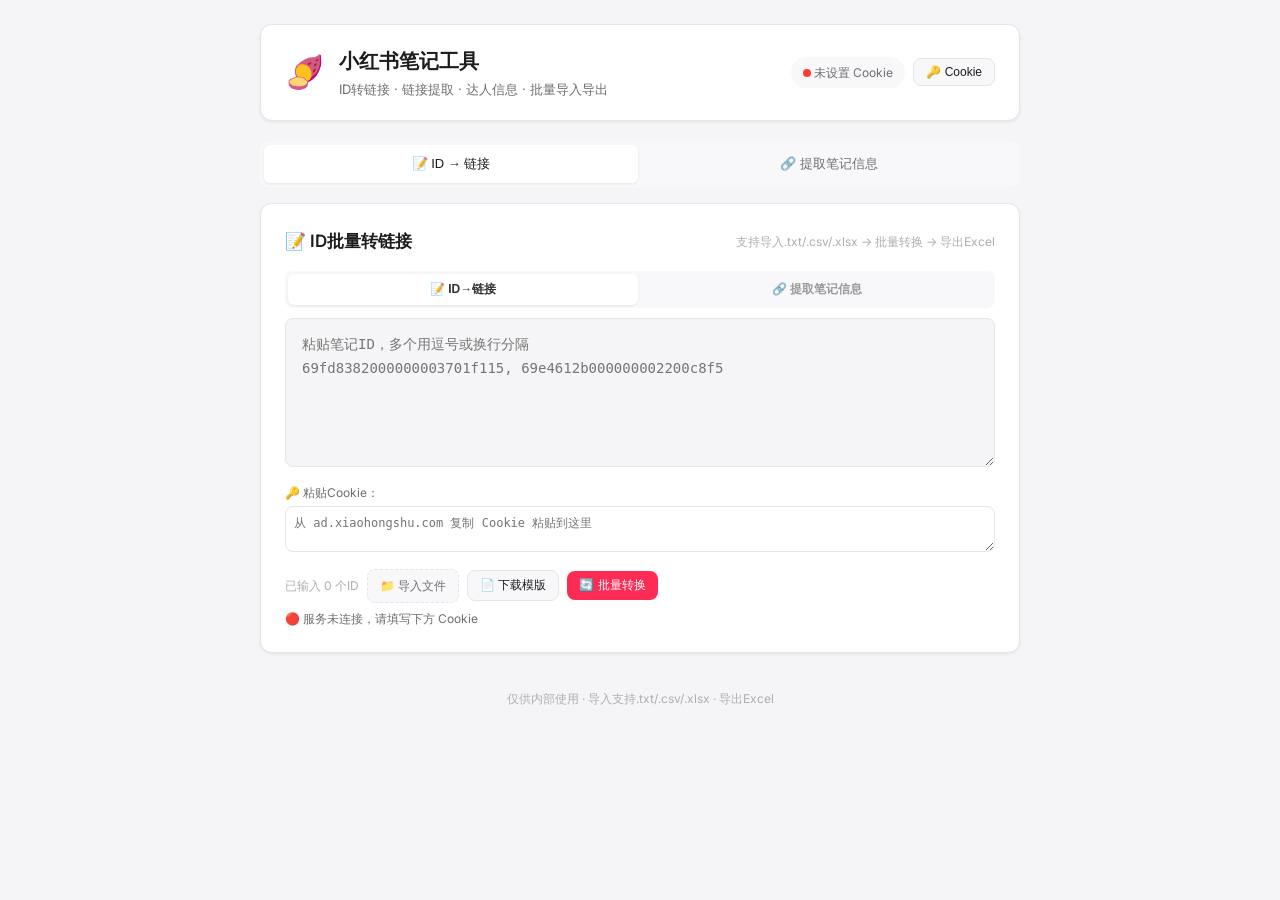
==== index.html @ 38cc0864 "Add detailed step-by-step cookie instructions in modal" ====
<!DOCTYPE html>
<html lang="zh-CN" data-theme="light">
<head>
<meta charset="UTF-8">
<meta name="viewport" content="width=device-width, initial-scale=1.0">
<title>🍠 小红书笔记工具</title>
<script src="https://cdn.sheetjs.com/xlsx-0.20.3/package/dist/xlsx.full.min.js"></script>
<link href="https://fonts.googleapis.com/css2?family=Inter:wght@400;500;600;700&display=swap" rel="stylesheet">
<style>
:root{--bg:#f5f5f7;--surface:#fff;--border:#e5e5ea;--accent:#fe2c55;--accent-hover:#e8264a;--text:#1d1d1f;--text2:#6e6e73;--text3:#aeaeb2;--shadow:0 1px 3px rgba(0,0,0,.08);--radius:12px}
*{margin:0;padding:0;box-sizing:border-box}
body{font-family:-apple-system,BlinkMacSystemFont,'Inter','Segoe UI',sans-serif;background:var(--bg);color:var(--text);line-height:1.6}
.container{max-width:800px;margin:0 auto;padding:24px 20px}
.header{display:flex;align-items:center;justify-content:space-between;padding:20px 24px;background:var(--surface);border-radius:var(--radius);box-shadow:var(--shadow);margin-bottom:20px;border:1px solid var(--border)}
.logo{display:flex;align-items:center;gap:14px}
.logo-icon{font-size:32px;line-height:1}
.logo-text h1{font-size:20px;font-weight:700}
.subtitle{font-size:13px;color:var(--text2);margin-top:2px}
.card{background:var(--surface);border-radius:var(--radius);box-shadow:var(--shadow);border:1px solid var(--border);padding:24px;margin-bottom:16px}
.card-header{display:flex;align-items:center;justify-content:space-between;margin-bottom:16px;flex-wrap:wrap;gap:8px}
.card-header h2{font-size:17px;font-weight:600}
.hint{font-size:12px;color:var(--text3)}
.textarea{width:100%;padding:14px 16px;border:1.5px solid var(--border);border-radius:8px;font-size:14px;font-family:'SF Mono','Menlo',monospace;resize:vertical;background:var(--bg);color:var(--text);line-height:1.7;min-height:100px;transition:border-color .2s}
.textarea:focus{outline:none;border-color:var(--accent);background:var(--surface);box-shadow:0 0 0 3px rgba(254,44,85,.15)}
.btn{display:inline-flex;align-items:center;gap:6px;padding:8px 16px;border:none;border-radius:8px;font-size:14px;font-weight:500;cursor:pointer;transition:all .2s}
.btn:active{transform:scale(.97)}
.btn-primary{background:var(--accent);color:#fff}.btn-primary:hover{background:var(--accent-hover);box-shadow:0 2px 8px rgba(254,44,85,.4)}
.btn-secondary{background:#f8f8fa;color:var(--text);border:1px solid var(--border)}.btn-secondary:hover{background:#e5e5ea}
.btn-large{width:100%;justify-content:center;padding:16px 24px;font-size:16px;font-weight:600;margin-top:16px}
.btn-sm{padding:6px 12px;font-size:12px}
.tab-bar{display:flex;gap:4px;background:#f8f8fa;padding:4px;border-radius:8px;margin-bottom:16px}
.tab{flex:1;padding:10px 16px;border:none;border-radius:6px;background:transparent;font-size:13px;font-weight:500;cursor:pointer;color:var(--text2);transition:all .2s}
.tab:hover{color:var(--text)}.tab.active{background:var(--surface);color:var(--text);box-shadow:var(--shadow)}
.sub-tabs{display:flex;gap:4px;background:#f8f8fa;padding:3px;border-radius:8px;margin-bottom:10px}
.st{flex:1;padding:7px;border:none;border-radius:6px;font-size:12px;font-weight:600;cursor:pointer;color:#999;background:transparent;transition:all .2s}
.st.active{background:#fff;color:#333;box-shadow:0 1px 2px rgba(0,0,0,.08)}
.tab-content{display:none}.tab-content.active{display:block}
.hidden{display:none!important}
.result-item{display:flex;align-items:flex-start;gap:12px;padding:12px 14px;border-radius:8px;margin-bottom:6px;background:#f8f8fa}
.result-item.ok{background:#f0fff4}.result-item.err{background:#fff0f0}
.result-content{flex:1;min-width:0}
.result-id{font-size:12px;font-weight:600;color:var(--text2);font-family:monospace;margin-bottom:4px}
.result-url{font-size:13px;color:var(--accent);word-break:break-all;line-height:1.4}
.result-url a{color:var(--accent);text-decoration:none}
.step-box{font-size:13px;color:var(--text2);line-height:1.8;padding:12px 14px;background:#f8f8fa;border-radius:8px;margin-bottom:12px}
.step-box b{color:var(--accent)}
.file-upload{display:inline-block;padding:6px 12px;background:#f8f8fa;border:1px dashed var(--border);border-radius:8px;font-size:12px;color:var(--text2);cursor:pointer;transition:all .2s}
.file-upload:hover{background:var(--border)}.file-upload input{display:none}
.actions{display:flex;align-items:center;gap:8px;margin-top:10px;flex-wrap:wrap}
.stats-grid{display:grid;grid-template-columns:repeat(3,1fr);gap:16px;margin-top:12px}
.stat-item{text-align:center;padding:12px;background:#f8f8fa;border-radius:8px}
.stat-value{font-size:24px;font-weight:700}.stat-label{font-size:12px;color:var(--text2);margin-top:2px}
.info{font-size:12px;color:var(--text2);margin-top:6px}
.footer{text-align:center;padding:20px;font-size:12px;color:var(--text3)}
@media(max-width:640px){.container{padding:16px 12px}.header{flex-direction:column;gap:12px;align-items:flex-start}}
</style>
</head>
<body>
<div class="container">
<header class="header">
<div class="logo"><span class="logo-icon">🍠</span><div class="logo-text"><h1>小红书笔记工具</h1><p class="subtitle">ID转链接 · 链接提取 · 达人信息 · 批量导入导出</p></div></div>
<div style="display:flex;align-items:center;gap:8px">
<span id="cookieStatus" style="font-size:12px;background:#f8f8fa;padding:6px 12px;border-radius:20px;color:var(--text2)">
<span id="cookieDot" style="display:inline-block;width:8px;height:8px;border-radius:50%;background:#ffd60a"></span> 检测中...
</span>
<button class="btn btn-secondary btn-sm" onclick="openCookieModal()">🔑 Cookie</button>
</div>
</header>

<div class="tab-bar">
<button class="tab active" onclick="switchTab(1,this)">📝 ID → 链接</button>
<button class="tab" onclick="switchTab(2,this)">🔗 提取笔记信息</button>
</div>

<!-- ========== TAB 1: ID→链接 ========== -->
<div class="tab-content active" id="tab1">
<section class="card">
<div class="card-header"><h2>📝 ID批量转链接</h2><span class="hint">支持导入.txt/.csv/.xlsx → 批量转换 → 导出Excel</span></div>
<div class="sub-tabs">
<button class="st active" onclick="st(1,this)">📝 ID→链接</button>
<button class="st" onclick="st(2,this)">🔗 提取笔记信息</button>
</div>
<div id="sub1">
<textarea class="textarea" id="idInput" rows="5" placeholder="粘贴笔记ID，多个用逗号或换行分隔&#10;69fd8382000000003701f115, 69e4612b000000002200c8f5"></textarea>
<div id="cookieSection" class="hidden" style="margin-top:8px">
<div style="font-size:12px;color:var(--text2);margin-bottom:4px">🔑 粘贴Cookie：</div>
<textarea id="remoteCookie" rows="2" style="width:100%;padding:8px;border:1.5px solid var(--border);border-radius:8px;font-size:12px;font-family:monospace;resize:vertical" placeholder="从 ad.xiaohongshu.com 复制 Cookie 粘贴到这里"></textarea>
</div>
<div class="actions">
<span class="hint" id="idCount">已输入 0 个ID</span>
<label class="file-upload">📁 导入文件<input type="file" id="idFileInput" accept=".txt,.csv,.xlsx"></label>
<button class="btn btn-secondary btn-sm" onclick="dlIdTemplate()">📄 下载模版</button>
<button class="btn btn-primary btn-sm" onclick="batchConvert()">🔄 批量转换</button>
</div>
<p class="info" id="localStatus">⏳ 检测本地服务...</p>
</div>
</section>
<section class="card" id="idResultCard" style="display:none">
<div class="card-header"><h2>✅ 转换结果</h2>
<div style="display:flex;gap:6px;flex-wrap:wrap">
<button class="btn btn-secondary btn-sm" onclick="copyIdUrls()">📋 复制全部链接</button>
<button class="btn btn-secondary btn-sm" onclick="exportIdResults()">📥 导出Excel</button>
</div></div>
<div id="idResultList"></div>
<div id="idStatsCard"></div>
</section>
</div>

<!-- ========== TAB 2: 提取笔记信息 ========== -->
<div class="tab-content" id="tab2">
<section class="card">
<div class="card-header"><h2>🔗 批量提取笔记信息</h2><span class="hint">粘贴或导入文件，自动提取ID、达人名称、发布时间</span></div>
<textarea class="textarea" id="input" rows="5" placeholder="粘贴链接，多个用逗号或换行分隔&#10;https://www.xiaohongshu.com/explore/..."></textarea>
<div class="actions">
<span class="hint" id="count">已输入 0 条</span>
<label class="file-upload">📁 导入文件<input type="file" id="fileInput" accept=".txt,.csv,.xlsx"></label>
<button class="btn btn-secondary btn-sm" onclick="dlTemplate()">📄 下载模版</button>
<button class="btn btn-primary btn-sm" onclick="run()">🔍 批量提取</button>
</div>
</section>
<section class="card" id="resultCard2" style="display:none">
<div class="card-header"><h2>✅ 提取结果</h2>
<div style="display:flex;gap:6px;flex-wrap:wrap">
<button class="btn btn-secondary btn-sm" onclick="copyAllIds()">📋 复制全部ID</button>
<button class="btn btn-secondary btn-sm" onclick="exportResults()">📥 导出Excel</button>
</div></div>
<div id="resultList2"></div>
<div id="statsCard2"></div>
</section>
</div>

<footer class="footer"><p>仅供内部使用 · 导入支持.txt/.csv/.xlsx · 导出Excel</p></footer>
</div>

<!-- Cookie管理弹窗 -->
<div id="cookieModal" style="display:none;position:fixed;top:0;left:0;width:100%;height:100%;background:rgba(0,0,0,.4);z-index:9999;align-items:center;justify-content:center" onclick="if(event.target===this)closeCookieModal()">
<div style="background:#fff;border-radius:14px;padding:24px;width:90%;max-width:520px;box-shadow:0 10px 40px rgba(0,0,0,.2);max-height:85vh;overflow-y:auto">
<h2 style="margin-bottom:12px">🔑 Cookie 管理</h2>
<div style="background:#f8f8fa;padding:10px 14px;border-radius:8px;margin-bottom:14px">
<div style="font-size:13px;color:var(--text2)">当前状态：<span id="modalCookieStatus" style="font-weight:600">⏳ 检测中...</span></div>
</div>

<!-- 获取Cookie步骤 -->
<div style="background:#f0f7ff;border:1px solid #c5d5f5;border-radius:8px;padding:14px;margin-bottom:14px">
<div style="font-size:13px;font-weight:600;margin-bottom:8px;color:#1a5276">📖 如何获取Cookie</div>
<div style="font-size:12px;color:#2c3e50;line-height:2">
<b>①</b> 打开 <a href="https://ad.xiaohongshu.com/" target="_blank" style="color:var(--accent)">ad.xiaohongshu.com</a> → 用你的账号密码<b>登录</b><br>
<b>②</b> 登录成功后，按键盘 <b>F12</b> 打开开发者工具<br>
<b>③</b> 点击顶部 <b>「Application」</b>（应用程序）标签<br>
<b>④</b> 左侧展开 <b>Cookies</b> → 点击 <b>https://ad.xiaohongshu.com</b><br>
<b>⑤</b> 右侧会显示Cookie列表，找到以下两项：<br>
　　• <code style="background:#e8e8e8;padding:2px 6px;border-radius:4px">ares.beaker.session.id</code><br>
　　• <code style="background:#e8e8e8;padding:2px 6px;border-radius:4px">acw_tc</code><br>
<b>⑥</b> <b>拼接成下面格式</b>粘贴到输入框：<br>
<div style="background:#1a1a2e;color:#e94560;padding:10px;border-radius:6px;font-size:11px;font-family:monospace;margin-top:4px;word-break:break-all">ares.beaker.session.id=你的值; acw_tc=你的值</div>
<b>⑦</b> 点击 <b>「💾 保存Cookie」</b>完成
</div>
</div>

<p style="font-size:13px;color:var(--text2);margin-bottom:8px">📝 粘贴Cookie到下方：</p>
<textarea id="cookieInput" style="width:100%;padding:10px;border:2px solid #ddd;border-radius:8px;font-size:13px;font-family:monospace;min-height:80px;resize:vertical" placeholder="ares.beaker.session.id=xxx; acw_tc=xxx"></textarea>
<div style="display:flex;gap:8px;margin-top:10px">
<button class="btn btn-primary btn-sm" onclick="saveCookie()" style="flex:1">💾 保存Cookie</button>
<button class="btn btn-secondary btn-sm" onclick="closeCookieModal()">关闭</button>
</div>
</div>
</div>

<script>




function switchTab(n,el){
document.querySelectorAll('.tab').forEach(function(t){t.classList.remove('active')});el.classList.add('active')
document.getElementById('tab1').classList.toggle('active',n===1);document.getElementById('tab2').classList.toggle('active',n===2)
document.getElementById('idResultCard').style.display='none';document.getElementById('resultCard2').style.display='none'
}

function st(n,el){
el.parentElement.querySelectorAll('.st').forEach(function(t){t.classList.remove('active')});el.classList.add('active')
document.getElementById('sub1').classList.toggle('hidden',n!==1)
}

document.getElementById('idInput').addEventListener('input',function(){document.getElementById('idCount').textContent='已输入 '+this.value.split(/[,\n]+/).filter(function(x){return x.trim()}).length+' 个ID'})
document.getElementById('input').addEventListener('input',function(){document.getElementById('count').textContent='已输入 '+this.value.split(/[,\n]+/).filter(function(x){return x.trim()}).length+' 条'})

// ==== 通用文件导入（自动过滤表头行）====
function readFile(file,cb){
var ext=file.name.split('.').pop().toLowerCase();
function filterIds(arr){
return arr.filter(function(v){
var s=v.toString().trim()
// 过滤表头文字
if(/[一-鿿]/.test(s))return false  // 含中文的跳过
if(s.length<6)return false                  // 太短的跳过
if(!s.startsWith('http')&&!/^[a-f0-9]{20,}$/i.test(s))return false  // 不是链接也不是ID就跳过
return true
})}
if(ext==='xlsx'){
var r=new FileReader();r.onload=function(e){
var d=new Uint8Array(e.target.result),wb=XLSX.read(d,{type:'array'}),ws=wb.Sheets[wb.SheetNames[0]],a=XLSX.utils.sheet_to_json(ws,{header:1})
var ids=[];a.forEach(function(r){r.forEach(function(c){if(c&&c.toString().trim())ids.push(c.toString().trim())})});cb(filterIds(ids))}
r.readAsArrayBuffer(file)
}else{var r=new FileReader();r.onload=function(e){var ids=e.target.result.split(/[,\n]+/).map(function(x){return x.trim()}).filter(Boolean);cb(filterIds(ids))};r.readAsText(file)}
}

document.getElementById('fileInput').addEventListener('change',function(e){
var f=e.target.files[0];if(!f)return;readFile(f,function(ids){if(!ids.length)return alert('文件为空')
document.getElementById('input').value=ids.join('\n');document.getElementById('count').textContent='已输入 '+ids.length+' 条';alert('✅ 导入 '+ids.length+' 条')})})

// 检测本地服务
function checkServer(){
// 方式1：当前在 Flask 服务上
if(window.location.hostname==='localhost'||window.location.hostname==='127.0.0.1'||window.location.port==='5001'){
testServer(window.location.origin);return}
// 方式2：尝试连 localhost:5001
fetch('http://localhost:5001/',{mode:'no-cors'}).then(function(){testServer('http://localhost:5001')
}).catch(function(){enableLocal(false)})}
function testServer(url){
// 测试Cookie是否有效
fetch(url+'/api/convert',{method:'POST',headers:{'Content-Type':'application/json'},body:JSON.stringify({noteIds:['test']})})
.then(function(r){return r.json()}).then(function(res){
if(res.error==='COOKIE_EXPIRED'){
enableLocal(false,'Cookie 已过期，请重新输入')
localStorage.removeItem('xhs_server')
}else{
enableLocal(true,url)
localStorage.setItem('xhs_server',url);SERVER=url
}
}).catch(function(){enableLocal(true,url);localStorage.setItem('xhs_server',url);SERVER=url})}
function enableLocal(ok,msg){
var btn=document.querySelector('#sub1 .btn-primary')
var info=document.querySelector('#sub1 .info')
var cookieSec=document.getElementById('cookieSection')
if(!btn||!info)return
if(ok){
btn.disabled=false;btn.style.opacity='1';btn.textContent='🔄 批量转换'
info.innerHTML='🟢 服务已连接，Cookie 有效 ✅'
cookieSec.classList.add('hidden')
}else{
btn.disabled=false;btn.style.opacity='1';btn.textContent='🔄 批量转换'
info.innerHTML='🔴 '+(msg||'服务未连接，请填写下方 Cookie')
cookieSec.classList.remove('hidden')
}}
checkServer()

document.getElementById('idFileInput').addEventListener('change',function(e){
var f=e.target.files[0];if(!f)return;readFile(f,function(ids){if(!ids.length)return alert('文件为空')
document.getElementById('idInput').value=ids.join('\n');document.getElementById('idCount').textContent='已输入 '+ids.length+' 个ID';alert('✅ 导入 '+ids.length+' 个ID')})})

// ==== 下载上传模版 ====
function dlIdTemplate(){
var wb=XLSX.utils.book_new()
XLSX.utils.book_append_sheet(wb,XLSX.utils.aoa_to_sheet([['笔记ID'],['6a5740c000000000702dbd2'],['6a59db39000000001101e9a6'],['6a59f994000000001302f5ef']]),'笔记ID')
XLSX.writeFile(wb,'xhs_ids_template.xlsx')}
function dlTemplate(){
var wb=XLSX.utils.book_new()
XLSX.utils.book_append_sheet(wb,XLSX.utils.aoa_to_sheet([['链接'],['https://www.xiaohongshu.com/explore/69fd8382000000003701f115?xsec_token=xxx'],['https://www.xiaohongshu.com/explore/69e4612b000000002200c8f5?xsec_token=xxx']]),'链接')
XLSX.writeFile(wb,'xhs_links_template.xlsx')}

// ==== URL解析 ====
function parse(s){
var id=null,t='';var m=s.match(/explore\/([a-f0-9]{24})/i);if(!m)m=s.match(/discovery\/item\/([a-f0-9]{24})/i)
if(!m&&/^[a-f0-9]{24}$/i.test(s.trim()))id=s.trim()
if(m)id=m[1];if(!id)return null
var mt=s.match(/xsec_token=([^&]+)/);if(mt)t=mt[1]
return{id:id,token:t}}

function fmtTime(t){if(!t)return'未知';if(typeof t=='string'&&t.includes('-'))return t;var d=new Date(t);if(isNaN(d.getTime()))return t;return d.getFullYear()+'-'+(d.getMonth()+1)+'-'+d.getDate()+' '+d.getHours()+':'+d.getMinutes()}

// ==== TAB2: 提取笔记信息 ====
var _results=[]
function run(){
var raw=document.getElementById('input').value,items=raw.split(/[,\n]+/).map(function(x){return x.trim()}).filter(Boolean)
if(!items.length)return alert('请输入链接')
_results=[];var list=document.getElementById('resultList2'),card=document.getElementById('resultCard2'),stats=document.getElementById('statsCard2')
list.innerHTML='';card.style.display='';stats.innerHTML=''
var ok=0,fail=0,pending=0
items.forEach(function(s){
var p=parse(s)
if(!p){fail++;list.innerHTML+='<div class=\"result-item err\"><div>❌</div><div class=\"result-content\"><div class=\"result-id\">无法识别</div></div></div>';return}
ok++;pending++
var idx=_results.length;_results.push({id:p.id,src:s,nickname:'',time:''})
var item=document.createElement('div');item.className='result-item ok'
item.innerHTML='<div>✅</div><div class=\"result-content\"><div class=\"result-id\">'+p.id+'</div><div id=\"rd_'+idx+'\" style=\"font-size:12px;color:var(--text2)\">⏳ 加载中...</div></div>'
list.appendChild(item)
if(p.token){
fetch(window.location.origin+'/api/note_info',{method:'POST',headers:{'Content-Type':'application/json'},body:JSON.stringify({noteId:p.id,xsecToken:p.token})})
.then(function(r){return r.json()}).then(function(res){
if(res.success&&res.data){var e=document.getElementById('rd_'+idx);if(e){e.innerHTML='👤 '+res.data.nickname+'　🕐 '+fmtTime(res.data.time);_results[idx].nickname=res.data.nickname;_results[idx].time=fmtTime(res.data.time)}}})
.catch(function(){var e=document.getElementById('rd_'+idx);if(e){e.innerHTML='💡 需在 <a href=\"http://localhost:5001/\" target=\"_blank\">localhost:5001</a> 查看'}})}else{
var e=document.getElementById('rd_'+idx);if(e)e.innerHTML='⚠️ 无xsec_token，仅提取ID'
}
setTimeout(function(){stats.innerHTML='<div class=\"stats-grid\"><div class=\"stat-item\"><div class=\"stat-value\">'+ok+'</div><div class=\"stat-label\">✅ 成功</div></div><div class=\"stat-item\"><div class=\"stat-value\">'+fail+'</div><div class=\"stat-label\">❌ 失败</div></div><div class=\"stat-item\"><div class=\"stat-value\">'+_results.length+'</div><div class=\"stat-label\">📊 总计</div></div></div>'},500)
})}

window.copyAllIds=function(){var ids=_results.map(function(r){return r.id}).join('\n');if(!ids)return alert('无结果')
var ta=document.createElement('textarea');ta.value=ids;document.body.appendChild(ta);ta.select();document.execCommand('copy');document.body.removeChild(ta);alert('✅ 已复制 '+_results.length+' 个ID')}

window.exportResults=function(){if(!_results.length)return alert('无结果')
var data=[['笔记ID','达人名称','发布时间','来源链接']];_results.forEach(function(r){data.push([r.id||'',r.nickname||'',r.time||'',r.src||''])})
var wb=XLSX.utils.book_new();var ws=XLSX.utils.aoa_to_sheet(data);XLSX.utils.book_append_sheet(wb,ws,'结果')
XLSX.writeFile(wb,'xhs_results_'+Date.now()+'.xlsx');alert('✅ 已导出 '+_results.length+' 条结果到Excel')}

// ==== TAB1: ID→链接批量转换 ====
var _idResults=[],SERVER=localStorage.getItem('xhs_server')||''

function batchConvert(){
var raw=document.getElementById('idInput').value,ids=raw.split(/[,\n]+/).map(function(x){return x.trim()}).filter(Boolean)
if(!ids.length)return alert('请输入笔记ID')
var list=document.getElementById('idResultList'),card=document.getElementById('idResultCard'),stats=document.getElementById('idStatsCard')
_idResults=[];list.innerHTML='';card.style.display='';stats.innerHTML=''
// 本地模式 or 远程Cookie模式
var isLocal=!!localStorage.getItem('xhs_server')
var cookie=isLocal?'':document.getElementById('remoteCookie').value.trim()
if(!isLocal&&(!cookie||!cookie.includes('ares.beaker.session.id')))return alert('❌ 请先在下方输入Cookie')
localStorage.setItem('xhs_cookie',cookie||'')
var done=0,total=ids.length,api=isLocal?'/api/convert':'/api/convert_with_cookie'
ids.forEach(function(id){
var body=isLocal?JSON.stringify({noteIds:id}):JSON.stringify({noteIds:id,cookie:cookie})
fetch((isLocal?SERVER:window.location.origin)+api,{method:'POST',headers:{'Content-Type':'application/json'},body:body})
.then(function(r){return r.json()}).then(function(res){
done++
if(res.success&&res.results){res.results.forEach(function(r){
if(r.success){_idResults.push({id:r.id,url:r.url})
list.innerHTML+='<div class=\"result-item ok\"><div>✅</div><div class=\"result-content\"><div class=\"result-id\">'+r.id+'</div><div class=\"result-url\"><a href=\"'+r.url+'\" target=\"_blank\">'+r.url+'</a></div></div></div>'}
else{list.innerHTML+='<div class=\"result-item err\"><div>❌</div><div class=\"result-content\"><div class=\"result-id\">'+r.id+'</div><div class=\"result-url\">获取失败</div></div></div>'}})}
else{list.innerHTML+='<div class=\"result-item err\"><div>❌</div><div class=\"result-content\"><div class=\"result-id\">错误</div><div class=\"result-url\">'+(res.error||'请求失败')+'</div></div></div>'}
}).catch(function(e){done++
list.innerHTML+='<div class=\"result-item err\"><div>❌</div><div class=\"result-content\"><div class=\"result-id\">请求失败</div><div class=\"result-url\">'+e.message+'</div></div></div>'
}).then(function(){
if(done>=total){var ok=_idResults.length;stats.innerHTML='<div class=\"stats-grid\"><div class=\"stat-item\"><div class=\"stat-value\">'+ok+'</div><div class=\"stat-label\">✅成功</div></div><div class=\"stat-item\"><div class=\"stat-value\">'+(total-ok)+'</div><div class=\"stat-label\">❌失败</div></div><div class=\"stat-item\"><div class=\"stat-value\">'+total+'</div><div class=\"stat-label\">📊总计</div></div></div>'}}
)})
}

window.copyIdUrls=function(){var urls=_idResults.map(function(r){return r.url}).join('\n');if(!urls)return alert('无结果')
var ta=document.createElement('textarea');ta.value=urls;document.body.appendChild(ta);ta.select();document.execCommand('copy');document.body.removeChild(ta);alert('✅ 已复制 '+_idResults.length+' 个链接')}

window.exportIdResults=function(){if(!_idResults.length)return alert('无结果')
var data=[['笔记ID','分享链接']];_idResults.forEach(function(r){data.push([r.id,r.url])})
var wb=XLSX.utils.book_new();XLSX.utils.book_append_sheet(wb,XLSX.utils.aoa_to_sheet(data),'链接')
XLSX.writeFile(wb,'xhs_links_'+Date.now()+'.xlsx');alert('✅ 已导出 '+_idResults.length+' 条链接到Excel')}

// ========== Cookie转换 (sub2) ==========

// ========== Cookie管理 ==========
var savedCookie=localStorage.getItem('xhs_cookie')||''
document.getElementById('cookieInput').value=savedCookie

function openCookieModal(){document.getElementById('cookieModal').style.display='flex';checkCookie()}
function closeCookieModal(){document.getElementById('cookieModal').style.display='none'}

function saveCookie(){
var cookie=document.getElementById('cookieInput').value.trim()
if(!cookie||!cookie.includes('ares.beaker.session.id'))return alert('❌ Cookie 格式不正确，需要包含 ares.beaker.session.id')
localStorage.setItem('xhs_cookie',cookie)
savedCookie=cookie
// 同时保存到服务器数据库
fetch(window.location.origin+'/api/manual_cookie',{method:'POST',headers:{'Content-Type':'application/json'},body:JSON.stringify({cookie:cookie})})
.then(function(r){return r.json()}).then(function(res){
if(res.success){console.log('Cookie synced to server')}
else{console.warn('Server sync failed:',res.error)}
}).catch(function(){console.warn('Server not reachable, cookie saved locally only')})
alert('✅ Cookie 已保存')
checkCookie()
closeCookieModal()
}

function checkCookie(){
var el=document.getElementById('modalCookieStatus')
if(!el)return
if(savedCookie&&savedCookie.includes('ares.beaker.session.id')){
el.innerHTML='✅ Cookie 已保存'
el.style.color='#27ae60'
}else{
el.innerHTML='❌ 未设置 Cookie'
el.style.color='#e74c3c'
}
setCookieStatus()
}

function setCookieStatus(){
var dot=document.getElementById('cookieDot'),status=document.getElementById('cookieStatus')
if(!dot||!status)return
if(savedCookie&&savedCookie.includes('ares.beaker.session.id')){
dot.style.background='#34c759'
status.innerHTML='<span id="cookieDot" style="display:inline-block;width:8px;height:8px;border-radius:50%;background:#34c759"></span> Cookie 已设置'
}else{
dot.style.background='#ff3b30'
status.innerHTML='<span id="cookieDot" style="display:inline-block;width:8px;height:8px;border-radius:50%;background:#ff3b30"></span> 未设置 Cookie'
}}

// 初始化 Cookie 状态
setCookieStatus()</script>
</body>
</html>
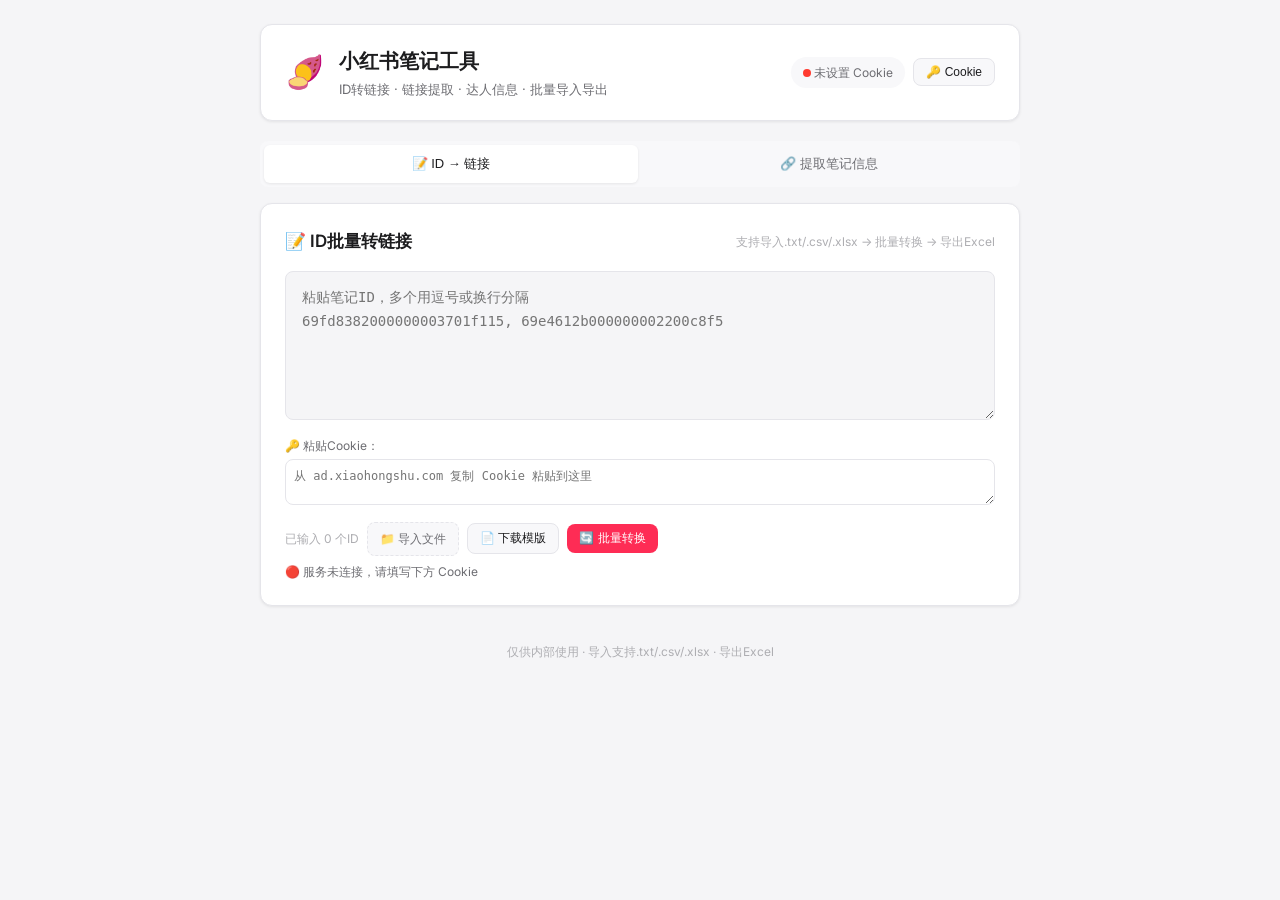
==== commit 59c62f70: "Remove redundant sub-tabs, clean up Tab1 layout" ====
--- a/index.html
+++ b/index.html
@@ -31,9 +31,6 @@
 .tab-bar{display:flex;gap:4px;background:#f8f8fa;padding:4px;border-radius:8px;margin-bottom:16px}
 .tab{flex:1;padding:10px 16px;border:none;border-radius:6px;background:transparent;font-size:13px;font-weight:500;cursor:pointer;color:var(--text2);transition:all .2s}
 .tab:hover{color:var(--text)}.tab.active{background:var(--surface);color:var(--text);box-shadow:var(--shadow)}
-.sub-tabs{display:flex;gap:4px;background:#f8f8fa;padding:3px;border-radius:8px;margin-bottom:10px}
-.st{flex:1;padding:7px;border:none;border-radius:6px;font-size:12px;font-weight:600;cursor:pointer;color:#999;background:transparent;transition:all .2s}
-.st.active{background:#fff;color:#333;box-shadow:0 1px 2px rgba(0,0,0,.08)}
 .tab-content{display:none}.tab-content.active{display:block}
 .hidden{display:none!important}
 .result-item{display:flex;align-items:flex-start;gap:12px;padding:12px 14px;border-radius:8px;margin-bottom:6px;background:#f8f8fa}
@@ -76,10 +73,6 @@
 <div class="tab-content active" id="tab1">
 <section class="card">
 <div class="card-header"><h2>📝 ID批量转链接</h2><span class="hint">支持导入.txt/.csv/.xlsx → 批量转换 → 导出Excel</span></div>
-<div class="sub-tabs">
-<button class="st active" onclick="st(1,this)">📝 ID→链接</button>
-<button class="st" onclick="st(2,this)">🔗 提取笔记信息</button>
-</div>
 <div id="sub1">
 <textarea class="textarea" id="idInput" rows="5" placeholder="粘贴笔记ID，多个用逗号或换行分隔&#10;69fd8382000000003701f115, 69e4612b000000002200c8f5"></textarea>
 <div id="cookieSection" class="hidden" style="margin-top:8px">
@@ -179,7 +172,6 @@
 
 function st(n,el){
 el.parentElement.querySelectorAll('.st').forEach(function(t){t.classList.remove('active')});el.classList.add('active')
-document.getElementById('sub1').classList.toggle('hidden',n!==1)
 }
 
 document.getElementById('idInput').addEventListener('input',function(){document.getElementById('idCount').textContent='已输入 '+this.value.split(/[,\n]+/).filter(function(x){return x.trim()}).length+' 个ID'})
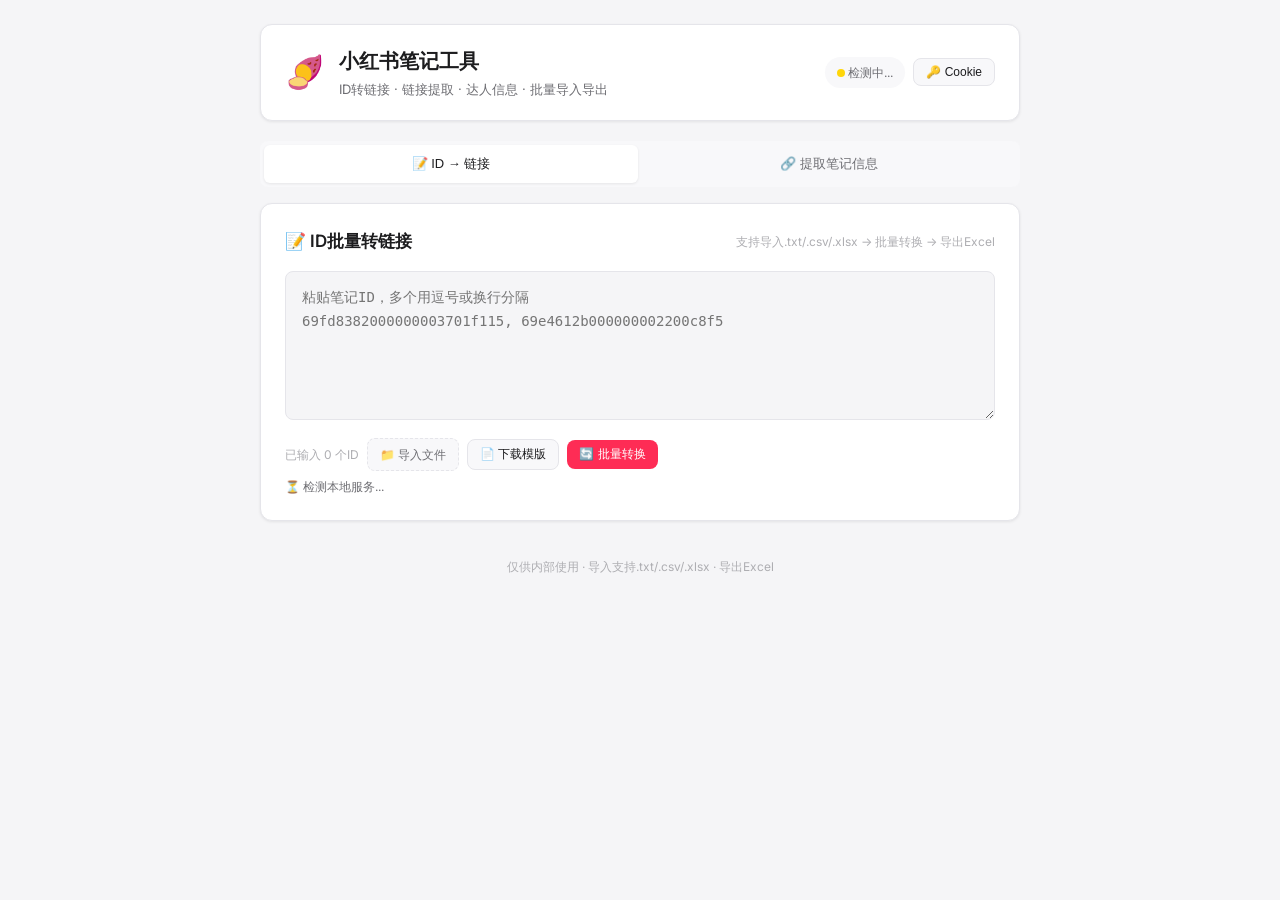
==== commit 88198660: "Short URL support: resolve xhslink.com links to note IDs" ====
--- a/index.html
+++ b/index.html
@@ -203,10 +203,10 @@
 
 // 检测本地服务
 function checkServer(){
-// 方式1：当前在 Flask 服务上
-if(window.location.hostname==='localhost'||window.location.hostname==='127.0.0.1'||window.location.port==='5001'){
+// 检测是否在 Flask 服务上（任意IP的5001端口都算）
+if(window.location.port==='5001'||window.location.hostname==='localhost'||window.location.hostname==='127.0.0.1'){
 testServer(window.location.origin);return}
-// 方式2：尝试连 localhost:5001
+// 尝试连 localhost:5001（GitHub Pages 上检测）
 fetch('http://localhost:5001/',{mode:'no-cors'}).then(function(){testServer('http://localhost:5001')
 }).catch(function(){enableLocal(false)})}
 function testServer(url){
@@ -255,9 +255,10 @@
 function parse(s){
 var id=null,t='';var m=s.match(/explore\/([a-f0-9]{24})/i);if(!m)m=s.match(/discovery\/item\/([a-f0-9]{24})/i)
 if(!m&&/^[a-f0-9]{24}$/i.test(s.trim()))id=s.trim()
-if(m)id=m[1];if(!id)return null
+if(m)id=m[1];if(!id&&/xhslink\.com|s\.xiaohongshu|t\.cn/i.test(s)){return{id:null,token:null,shortUrl:s,isShort:true}}
+if(!id)return null
 var mt=s.match(/xsec_token=([^&]+)/);if(mt)t=mt[1]
-return{id:id,token:t}}
+return{id:id,token:t,isShort:false}}
 
 function fmtTime(t){if(!t)return'未知';if(typeof t=='string'&&t.includes('-'))return t;var d=new Date(t);if(isNaN(d.getTime()))return t;return d.getFullYear()+'-'+(d.getMonth()+1)+'-'+d.getDate()+' '+d.getHours()+':'+d.getMinutes()}
 
@@ -268,24 +269,41 @@
 if(!items.length)return alert('请输入链接')
 _results=[];var list=document.getElementById('resultList2'),card=document.getElementById('resultCard2'),stats=document.getElementById('statsCard2')
 list.innerHTML='';card.style.display='';stats.innerHTML=''
-var ok=0,fail=0,pending=0
+// 检测短链接
+var hasShort=items.some(function(s){return /xhslink\.com|s\.xiaohongshu|t\.cn/i.test(s)&&!/explore\//.test(s)})
+if(hasShort){
+// 通过后端解析短链接
+var serverUrl=window.location.origin
+if(window.location.port!=='5001'&&localStorage.getItem('xhs_server'))serverUrl=localStorage.getItem('xhs_server')
+fetch(serverUrl+'/api/resolve_url',{method:'POST',headers:{'Content-Type':'application/json'},body:JSON.stringify({urls:items})})
+.then(function(r){return r.json()}).then(function(res){
+if(res.results){
+var resolved=[]
+res.results.forEach(function(r){
+if(r.ok){resolved.push({token:r.token,src:r.url,id:r.id,isShort:false})
+list.innerHTML+='<div class="result-item ok"><div>✅</div><div class="result-content"><div class="result-id">'+r.id+'</div><div id="rd_'+resolved.length+'" style="font-size:12px;color:var(--text2)">✅ 已解析</div></div></div>'}
+else{list.innerHTML+='<div class="result-item err"><div>❌</div><div class="result-content"><div class="result-id">'+r.url+'</div><div style="font-size:12px;color:var(--text2)">'+r.error+'</div></div></div>'}
+})
+_results=resolved
+var ok=resolved.length
+stats.innerHTML='<div class="stats-grid"><div class="stat-item"><div class="stat-value">'+ok+'</div><div class="stat-label">✅ 成功</div></div><div class="stat-item"><div class="stat-value">'+(res.results.length-ok)+'</div><div class="stat-label">❌ 失败</div></div><div class="stat-item"><div class="stat-value">'+res.results.length+'</div><div class="stat-label">📊 总计</div></div></div>'
+}}).catch(function(e){alert('短链接解析失败: '+e.message)})}else{
+// 普通链接，直接解析
 items.forEach(function(s){
 var p=parse(s)
-if(!p){fail++;list.innerHTML+='<div class=\"result-item err\"><div>❌</div><div class=\"result-content\"><div class=\"result-id\">无法识别</div></div></div>';return}
-ok++;pending++
+if(!p){list.innerHTML+='<div class="result-item err"><div>❌</div><div class="result-content"><div class="result-id">无法识别</div></div></div>';return}
 var idx=_results.length;_results.push({id:p.id,src:s,nickname:'',time:''})
 var item=document.createElement('div');item.className='result-item ok'
-item.innerHTML='<div>✅</div><div class=\"result-content\"><div class=\"result-id\">'+p.id+'</div><div id=\"rd_'+idx+'\" style=\"font-size:12px;color:var(--text2)\">⏳ 加载中...</div></div>'
+item.innerHTML='<div>✅</div><div class="result-content"><div class="result-id">'+p.id+'</div><div id="rd_'+idx+'" style="font-size:12px;color:var(--text2)">'+(p.token?'⏳ 加载中...':'⚠️ 无token')+'</div></div>'
 list.appendChild(item)
 if(p.token){
-fetch(window.location.origin+'/api/note_info',{method:'POST',headers:{'Content-Type':'application/json'},body:JSON.stringify({noteId:p.id,xsecToken:p.token})})
+var serverUrl=window.location.origin;if(window.location.port!=='5001'&&localStorage.getItem('xhs_server'))serverUrl=localStorage.getItem('xhs_server')
+fetch(serverUrl+'/api/note_info',{method:'POST',headers:{'Content-Type':'application/json'},body:JSON.stringify({noteId:p.id,xsecToken:p.token})})
 .then(function(r){return r.json()}).then(function(res){
 if(res.success&&res.data){var e=document.getElementById('rd_'+idx);if(e){e.innerHTML='👤 '+res.data.nickname+'　🕐 '+fmtTime(res.data.time);_results[idx].nickname=res.data.nickname;_results[idx].time=fmtTime(res.data.time)}}})
-.catch(function(){var e=document.getElementById('rd_'+idx);if(e){e.innerHTML='💡 需在 <a href=\"http://localhost:5001/\" target=\"_blank\">localhost:5001</a> 查看'}})}else{
-var e=document.getElementById('rd_'+idx);if(e)e.innerHTML='⚠️ 无xsec_token，仅提取ID'
-}
-setTimeout(function(){stats.innerHTML='<div class=\"stats-grid\"><div class=\"stat-item\"><div class=\"stat-value\">'+ok+'</div><div class=\"stat-label\">✅ 成功</div></div><div class=\"stat-item\"><div class=\"stat-value\">'+fail+'</div><div class=\"stat-label\">❌ 失败</div></div><div class=\"stat-item\"><div class=\"stat-value\">'+_results.length+'</div><div class=\"stat-label\">📊 总计</div></div></div>'},500)
-})}
+.catch(function(){var e=document.getElementById('rd_'+idx);if(e)e.innerHTML='💡 需连接服务查看'}})}})
+stats.innerHTML='<div class="stats-grid"><div class="stat-item"><div class="stat-value">'+_results.length+'</div><div class="stat-label">📊 总计</div></div></div>'}
+}
 
 window.copyAllIds=function(){var ids=_results.map(function(r){return r.id}).join('\n');if(!ids)return alert('无结果')
 var ta=document.createElement('textarea');ta.value=ids;document.body.appendChild(ta);ta.select();document.execCommand('copy');document.body.removeChild(ta);alert('✅ 已复制 '+_results.length+' 个ID')}
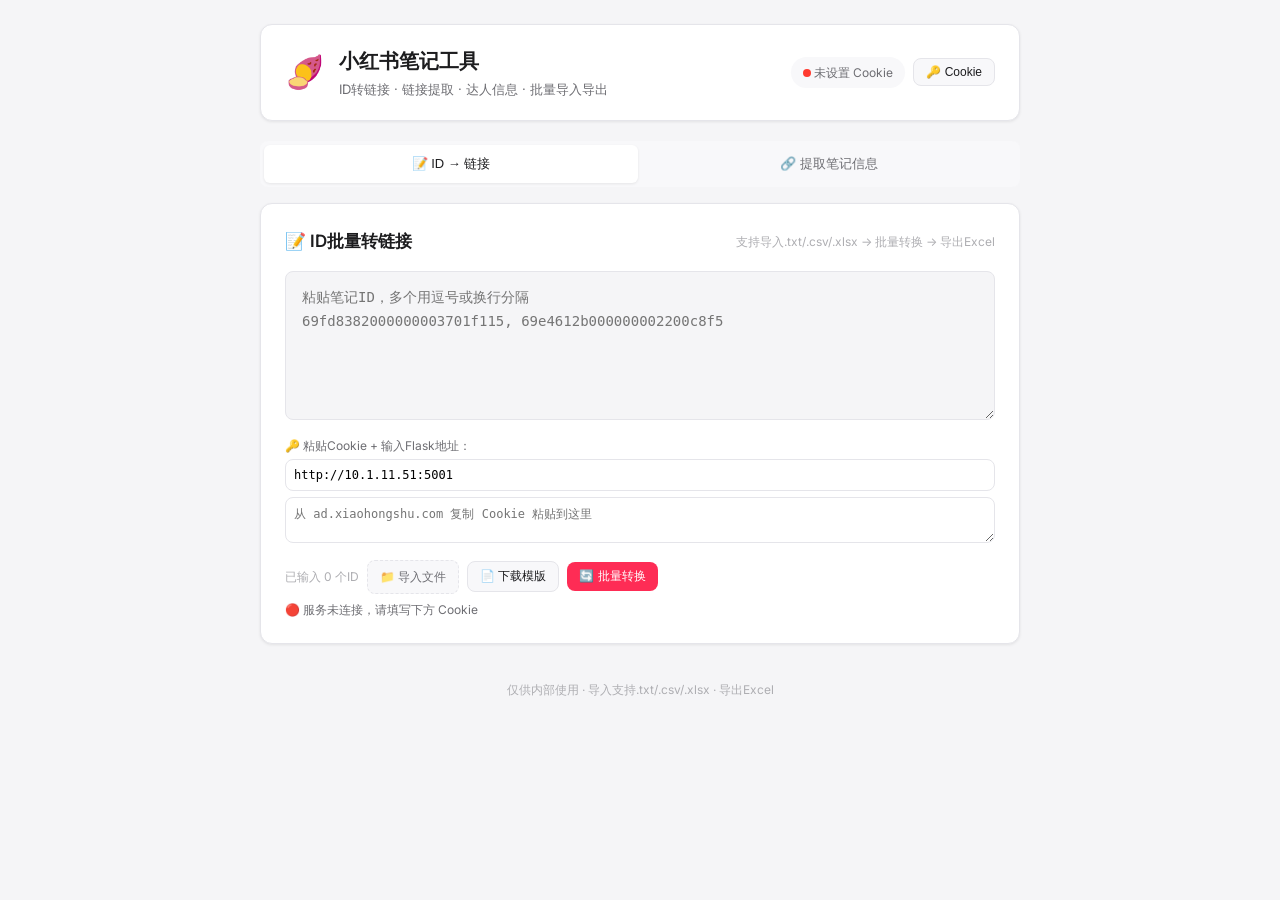
==== commit 2d4cf3f2: "Rewrite: add serverUrl input, fix remote mode, balanced braces" ====
--- a/index.html
+++ b/index.html
@@ -76,7 +76,8 @@
 <div id="sub1">
 <textarea class="textarea" id="idInput" rows="5" placeholder="粘贴笔记ID，多个用逗号或换行分隔&#10;69fd8382000000003701f115, 69e4612b000000002200c8f5"></textarea>
 <div id="cookieSection" class="hidden" style="margin-top:8px">
-<div style="font-size:12px;color:var(--text2);margin-bottom:4px">🔑 粘贴Cookie：</div>
+<div style="font-size:12px;color:var(--text2);margin-bottom:4px">🔑 粘贴Cookie + 输入Flask地址：</div>
+<input id="serverUrlInput" type="text" style="width:100%;padding:8px;border:1.5px solid var(--border);border-radius:8px;font-size:12px;font-family:monospace;margin-bottom:6px" placeholder="Flask服务地址（同一WiFi下输入 http://10.1.11.51:5001）" value="http://10.1.11.51:5001">
 <textarea id="remoteCookie" rows="2" style="width:100%;padding:8px;border:1.5px solid var(--border);border-radius:8px;font-size:12px;font-family:monospace;resize:vertical" placeholder="从 ad.xiaohongshu.com 复制 Cookie 粘贴到这里"></textarea>
 </div>
 <div class="actions">
@@ -161,247 +162,326 @@
 
 <script>
 
-
-
-
 function switchTab(n,el){
-document.querySelectorAll('.tab').forEach(function(t){t.classList.remove('active')});el.classList.add('active')
-document.getElementById('tab1').classList.toggle('active',n===1);document.getElementById('tab2').classList.toggle('active',n===2)
-document.getElementById('idResultCard').style.display='none';document.getElementById('resultCard2').style.display='none'
+  document.querySelectorAll('.tab').forEach(function(t){t.classList.remove('active')});
+  el.classList.add('active');
+  document.getElementById('tab1').classList.toggle('active',n===1);
+  document.getElementById('tab2').classList.toggle('active',n===2);
+  document.getElementById('idResultCard').style.display='none';
+  document.getElementById('resultCard2').style.display='none';
 }
 
 function st(n,el){
-el.parentElement.querySelectorAll('.st').forEach(function(t){t.classList.remove('active')});el.classList.add('active')
-}
-
-document.getElementById('idInput').addEventListener('input',function(){document.getElementById('idCount').textContent='已输入 '+this.value.split(/[,\n]+/).filter(function(x){return x.trim()}).length+' 个ID'})
-document.getElementById('input').addEventListener('input',function(){document.getElementById('count').textContent='已输入 '+this.value.split(/[,\n]+/).filter(function(x){return x.trim()}).length+' 条'})
+  el.parentElement.querySelectorAll('.st').forEach(function(t){t.classList.remove('active')});
+  el.classList.add('active');
+}
+
+document.getElementById('idInput').addEventListener('input',function(){
+  document.getElementById('idCount').textContent='已输入 '+this.value.split(/[,\n]+/).filter(function(x){return x.trim()}).length+' 个ID';
+});
+document.getElementById('input').addEventListener('input',function(){
+  document.getElementById('count').textContent='已输入 '+this.value.split(/[,\n]+/).filter(function(x){return x.trim()}).length+' 条';
+});
 
 // ==== 通用文件导入（自动过滤表头行）====
 function readFile(file,cb){
-var ext=file.name.split('.').pop().toLowerCase();
-function filterIds(arr){
-return arr.filter(function(v){
-var s=v.toString().trim()
-// 过滤表头文字
-if(/[一-鿿]/.test(s))return false  // 含中文的跳过
-if(s.length<6)return false                  // 太短的跳过
-if(!s.startsWith('http')&&!/^[a-f0-9]{20,}$/i.test(s))return false  // 不是链接也不是ID就跳过
-return true
-})}
-if(ext==='xlsx'){
-var r=new FileReader();r.onload=function(e){
-var d=new Uint8Array(e.target.result),wb=XLSX.read(d,{type:'array'}),ws=wb.Sheets[wb.SheetNames[0]],a=XLSX.utils.sheet_to_json(ws,{header:1})
-var ids=[];a.forEach(function(r){r.forEach(function(c){if(c&&c.toString().trim())ids.push(c.toString().trim())})});cb(filterIds(ids))}
-r.readAsArrayBuffer(file)
-}else{var r=new FileReader();r.onload=function(e){var ids=e.target.result.split(/[,\n]+/).map(function(x){return x.trim()}).filter(Boolean);cb(filterIds(ids))};r.readAsText(file)}
+  var ext=file.name.split('.').pop().toLowerCase();
+  function filterIds(arr){
+    return arr.filter(function(v){
+      var s=v.toString().trim();
+      if(/[一-鿿]/.test(s))return false;
+      if(s.length<6)return false;
+      if(!s.startsWith('http')&&!/^[a-f0-9]{20,}$/i.test(s))return false;
+      return true;
+    });
+  }
+  if(ext==='xlsx'){
+    var r=new FileReader();r.onload=function(e){
+      var d=new Uint8Array(e.target.result),wb=XLSX.read(d,{type:'array'}),ws=wb.Sheets[wb.SheetNames[0]],a=XLSX.utils.sheet_to_json(ws,{header:1});
+      var ids=[];a.forEach(function(r){r.forEach(function(c){if(c&&c.toString().trim())ids.push(c.toString().trim())});});
+      cb(filterIds(ids));
+    };
+    r.readAsArrayBuffer(file);
+  }else{
+    var r=new FileReader();r.onload=function(e){
+      var ids=e.target.result.split(/[,\n]+/).map(function(x){return x.trim()}).filter(Boolean);
+      cb(filterIds(ids));
+    };
+    r.readAsText(file);
+  }
 }
 
 document.getElementById('fileInput').addEventListener('change',function(e){
-var f=e.target.files[0];if(!f)return;readFile(f,function(ids){if(!ids.length)return alert('文件为空')
-document.getElementById('input').value=ids.join('\n');document.getElementById('count').textContent='已输入 '+ids.length+' 条';alert('✅ 导入 '+ids.length+' 条')})})
+  var f=e.target.files[0];if(!f)return;
+  readFile(f,function(ids){
+    if(!ids.length)return alert('文件为空');
+    document.getElementById('input').value=ids.join('\n');
+    document.getElementById('count').textContent='已输入 '+ids.length+' 条';
+    alert('✅ 导入 '+ids.length+' 条');
+  });
+});
 
 // 检测本地服务
 function checkServer(){
-// 检测是否在 Flask 服务上（任意IP的5001端口都算）
-if(window.location.port==='5001'||window.location.hostname==='localhost'||window.location.hostname==='127.0.0.1'){
-testServer(window.location.origin);return}
-// 尝试连 localhost:5001（GitHub Pages 上检测）
-fetch('http://localhost:5001/',{mode:'no-cors'}).then(function(){testServer('http://localhost:5001')
-}).catch(function(){enableLocal(false)})}
+  if(window.location.port==='5001'||window.location.hostname==='localhost'||window.location.hostname==='127.0.0.1'){
+    testServer(window.location.origin);return;
+  }
+  fetch('http://localhost:5001/',{mode:'no-cors'}).then(function(){
+    testServer('http://localhost:5001');
+  }).catch(function(){
+    enableLocal(false);
+  });
+}
+
 function testServer(url){
-// 测试Cookie是否有效
-fetch(url+'/api/convert',{method:'POST',headers:{'Content-Type':'application/json'},body:JSON.stringify({noteIds:['test']})})
-.then(function(r){return r.json()}).then(function(res){
-if(res.error==='COOKIE_EXPIRED'){
-enableLocal(false,'Cookie 已过期，请重新输入')
-localStorage.removeItem('xhs_server')
-}else{
-enableLocal(true,url)
-localStorage.setItem('xhs_server',url);SERVER=url
-}
-}).catch(function(){enableLocal(true,url);localStorage.setItem('xhs_server',url);SERVER=url})}
+  fetch(url+'/api/convert',{method:'POST',headers:{'Content-Type':'application/json'},body:JSON.stringify({noteIds:['test']})})
+  .then(function(r){return r.json()}).then(function(res){
+    if(res.error==='COOKIE_EXPIRED'){
+      enableLocal(false,'Cookie 已过期，请重新输入');
+      localStorage.removeItem('xhs_server');
+    }else{
+      enableLocal(true,url);
+      localStorage.setItem('xhs_server',url);SERVER=url;
+    }
+  }).catch(function(){
+    enableLocal(true,url);localStorage.setItem('xhs_server',url);SERVER=url;
+  });
+}
+
 function enableLocal(ok,msg){
-var btn=document.querySelector('#sub1 .btn-primary')
-var info=document.querySelector('#sub1 .info')
-var cookieSec=document.getElementById('cookieSection')
-if(!btn||!info)return
-if(ok){
-btn.disabled=false;btn.style.opacity='1';btn.textContent='🔄 批量转换'
-info.innerHTML='🟢 服务已连接，Cookie 有效 ✅'
-cookieSec.classList.add('hidden')
-}else{
-btn.disabled=false;btn.style.opacity='1';btn.textContent='🔄 批量转换'
-info.innerHTML='🔴 '+(msg||'服务未连接，请填写下方 Cookie')
-cookieSec.classList.remove('hidden')
-}}
-checkServer()
+  var btn=document.querySelector('#sub1 .btn-primary');
+  var info=document.querySelector('#sub1 .info');
+  var cookieSec=document.getElementById('cookieSection');
+  if(!btn||!info)return;
+  if(ok){
+    btn.disabled=false;btn.style.opacity='1';btn.textContent='🔄 批量转换';
+    info.innerHTML='🟢 服务已连接，Cookie 有效 ✅';
+    cookieSec.classList.add('hidden');
+  }else{
+    btn.disabled=false;btn.style.opacity='1';btn.textContent='🔄 批量转换';
+    info.innerHTML='🔴 '+(msg||'服务未连接，请填写下方 Cookie');
+    cookieSec.classList.remove('hidden');
+  }
+}
+checkServer();
 
 document.getElementById('idFileInput').addEventListener('change',function(e){
-var f=e.target.files[0];if(!f)return;readFile(f,function(ids){if(!ids.length)return alert('文件为空')
-document.getElementById('idInput').value=ids.join('\n');document.getElementById('idCount').textContent='已输入 '+ids.length+' 个ID';alert('✅ 导入 '+ids.length+' 个ID')})})
+  var f=e.target.files[0];if(!f)return;
+  readFile(f,function(ids){
+    if(!ids.length)return alert('文件为空');
+    document.getElementById('idInput').value=ids.join('\n');
+    document.getElementById('idCount').textContent='已输入 '+ids.length+' 个ID';
+    alert('✅ 导入 '+ids.length+' 个ID');
+  });
+});
 
 // ==== 下载上传模版 ====
 function dlIdTemplate(){
-var wb=XLSX.utils.book_new()
-XLSX.utils.book_append_sheet(wb,XLSX.utils.aoa_to_sheet([['笔记ID'],['6a5740c000000000702dbd2'],['6a59db39000000001101e9a6'],['6a59f994000000001302f5ef']]),'笔记ID')
-XLSX.writeFile(wb,'xhs_ids_template.xlsx')}
+  var wb=XLSX.utils.book_new();
+  XLSX.utils.book_append_sheet(wb,XLSX.utils.aoa_to_sheet([['笔记ID'],['6a5740c000000000702dbd2'],['6a59db39000000001101e9a6'],['6a59f994000000001302f5ef']]),'笔记ID');
+  XLSX.writeFile(wb,'xhs_ids_template.xlsx');
+}
+
 function dlTemplate(){
-var wb=XLSX.utils.book_new()
-XLSX.utils.book_append_sheet(wb,XLSX.utils.aoa_to_sheet([['链接'],['https://www.xiaohongshu.com/explore/69fd8382000000003701f115?xsec_token=xxx'],['https://www.xiaohongshu.com/explore/69e4612b000000002200c8f5?xsec_token=xxx']]),'链接')
-XLSX.writeFile(wb,'xhs_links_template.xlsx')}
+  var wb=XLSX.utils.book_new();
+  XLSX.utils.book_append_sheet(wb,XLSX.utils.aoa_to_sheet([['链接'],['https://www.xiaohongshu.com/explore/69fd8382000000003701f115?xsec_token=xxx'],['https://www.xiaohongshu.com/explore/69e4612b000000002200c8f5?xsec_token=xxx']]),'链接');
+  XLSX.writeFile(wb,'xhs_links_template.xlsx');
+}
 
 // ==== URL解析 ====
 function parse(s){
-var id=null,t='';var m=s.match(/explore\/([a-f0-9]{24})/i);if(!m)m=s.match(/discovery\/item\/([a-f0-9]{24})/i)
-if(!m&&/^[a-f0-9]{24}$/i.test(s.trim()))id=s.trim()
-if(m)id=m[1];if(!id&&/xhslink\.com|s\.xiaohongshu|t\.cn/i.test(s)){return{id:null,token:null,shortUrl:s,isShort:true}}
-if(!id)return null
-var mt=s.match(/xsec_token=([^&]+)/);if(mt)t=mt[1]
-return{id:id,token:t,isShort:false}}
-
-function fmtTime(t){if(!t)return'未知';if(typeof t=='string'&&t.includes('-'))return t;var d=new Date(t);if(isNaN(d.getTime()))return t;return d.getFullYear()+'-'+(d.getMonth()+1)+'-'+d.getDate()+' '+d.getHours()+':'+d.getMinutes()}
+  var id=null,t='';
+  var m=s.match(/explore\/([a-f0-9]{24})/i);
+  if(!m)m=s.match(/discovery\/item\/([a-f0-9]{24})/i);
+  if(!m&&/^[a-f0-9]{24}$/i.test(s.trim()))id=s.trim();
+  if(m)id=m[1];
+  if(!id&&/xhslink\.com|s\.xiaohongshu|t\.cn/i.test(s)){return{id:null,token:null,shortUrl:s,isShort:true};}
+  if(!id)return null;
+  var mt=s.match(/xsec_token=([^&]+)/);if(mt)t=mt[1];
+  return{id:id,token:t,isShort:false};
+}
+
+function fmtTime(t){
+  if(!t)return'未知';
+  if(typeof t=='string'&&t.includes('-'))return t;
+  var d=new Date(t);if(isNaN(d.getTime()))return t;
+  return d.getFullYear()+'-'+(d.getMonth()+1)+'-'+d.getDate()+' '+d.getHours()+':'+d.getMinutes();
+}
 
 // ==== TAB2: 提取笔记信息 ====
-var _results=[]
+var _results=[];
 function run(){
-var raw=document.getElementById('input').value,items=raw.split(/[,\n]+/).map(function(x){return x.trim()}).filter(Boolean)
-if(!items.length)return alert('请输入链接')
-_results=[];var list=document.getElementById('resultList2'),card=document.getElementById('resultCard2'),stats=document.getElementById('statsCard2')
-list.innerHTML='';card.style.display='';stats.innerHTML=''
-// 检测短链接
-var hasShort=items.some(function(s){return /xhslink\.com|s\.xiaohongshu|t\.cn/i.test(s)&&!/explore\//.test(s)})
-if(hasShort){
-// 通过后端解析短链接
-var serverUrl=window.location.origin
-if(window.location.port!=='5001'&&localStorage.getItem('xhs_server'))serverUrl=localStorage.getItem('xhs_server')
-fetch(serverUrl+'/api/resolve_url',{method:'POST',headers:{'Content-Type':'application/json'},body:JSON.stringify({urls:items})})
-.then(function(r){return r.json()}).then(function(res){
-if(res.results){
-var resolved=[]
-res.results.forEach(function(r){
-if(r.ok){resolved.push({token:r.token,src:r.url,id:r.id,isShort:false})
-list.innerHTML+='<div class="result-item ok"><div>✅</div><div class="result-content"><div class="result-id">'+r.id+'</div><div id="rd_'+resolved.length+'" style="font-size:12px;color:var(--text2)">✅ 已解析</div></div></div>'}
-else{list.innerHTML+='<div class="result-item err"><div>❌</div><div class="result-content"><div class="result-id">'+r.url+'</div><div style="font-size:12px;color:var(--text2)">'+r.error+'</div></div></div>'}
-})
-_results=resolved
-var ok=resolved.length
-stats.innerHTML='<div class="stats-grid"><div class="stat-item"><div class="stat-value">'+ok+'</div><div class="stat-label">✅ 成功</div></div><div class="stat-item"><div class="stat-value">'+(res.results.length-ok)+'</div><div class="stat-label">❌ 失败</div></div><div class="stat-item"><div class="stat-value">'+res.results.length+'</div><div class="stat-label">📊 总计</div></div></div>'
-}}).catch(function(e){alert('短链接解析失败: '+e.message)})}else{
-// 普通链接，直接解析
-items.forEach(function(s){
-var p=parse(s)
-if(!p){list.innerHTML+='<div class="result-item err"><div>❌</div><div class="result-content"><div class="result-id">无法识别</div></div></div>';return}
-var idx=_results.length;_results.push({id:p.id,src:s,nickname:'',time:''})
-var item=document.createElement('div');item.className='result-item ok'
-item.innerHTML='<div>✅</div><div class="result-content"><div class="result-id">'+p.id+'</div><div id="rd_'+idx+'" style="font-size:12px;color:var(--text2)">'+(p.token?'⏳ 加载中...':'⚠️ 无token')+'</div></div>'
-list.appendChild(item)
-if(p.token){
-var serverUrl=window.location.origin;if(window.location.port!=='5001'&&localStorage.getItem('xhs_server'))serverUrl=localStorage.getItem('xhs_server')
-fetch(serverUrl+'/api/note_info',{method:'POST',headers:{'Content-Type':'application/json'},body:JSON.stringify({noteId:p.id,xsecToken:p.token})})
-.then(function(r){return r.json()}).then(function(res){
-if(res.success&&res.data){var e=document.getElementById('rd_'+idx);if(e){e.innerHTML='👤 '+res.data.nickname+'　🕐 '+fmtTime(res.data.time);_results[idx].nickname=res.data.nickname;_results[idx].time=fmtTime(res.data.time)}}})
-.catch(function(){var e=document.getElementById('rd_'+idx);if(e)e.innerHTML='💡 需连接服务查看'}})}})
-stats.innerHTML='<div class="stats-grid"><div class="stat-item"><div class="stat-value">'+_results.length+'</div><div class="stat-label">📊 总计</div></div></div>'}
-}
-
-window.copyAllIds=function(){var ids=_results.map(function(r){return r.id}).join('\n');if(!ids)return alert('无结果')
-var ta=document.createElement('textarea');ta.value=ids;document.body.appendChild(ta);ta.select();document.execCommand('copy');document.body.removeChild(ta);alert('✅ 已复制 '+_results.length+' 个ID')}
-
-window.exportResults=function(){if(!_results.length)return alert('无结果')
-var data=[['笔记ID','达人名称','发布时间','来源链接']];_results.forEach(function(r){data.push([r.id||'',r.nickname||'',r.time||'',r.src||''])})
-var wb=XLSX.utils.book_new();var ws=XLSX.utils.aoa_to_sheet(data);XLSX.utils.book_append_sheet(wb,ws,'结果')
-XLSX.writeFile(wb,'xhs_results_'+Date.now()+'.xlsx');alert('✅ 已导出 '+_results.length+' 条结果到Excel')}
+  var raw=document.getElementById('input').value,items=raw.split(/[,\n]+/).map(function(x){return x.trim()}).filter(Boolean);
+  if(!items.length)return alert('请输入链接');
+  _results=[];var list=document.getElementById('resultList2'),card=document.getElementById('resultCard2'),stats=document.getElementById('statsCard2');
+  list.innerHTML='';card.style.display='';stats.innerHTML='';
+  var hasShort=items.some(function(s){return /xhslink\.com|s\.xiaohongshu|t\.cn/i.test(s)&&!/explore\//.test(s);});
+  if(hasShort){
+    var serverUrl=window.location.origin;
+    if(window.location.port!=='5001'&&localStorage.getItem('xhs_server'))serverUrl=localStorage.getItem('xhs_server');
+    fetch(serverUrl+'/api/resolve_url',{method:'POST',headers:{'Content-Type':'application/json'},body:JSON.stringify({urls:items})})
+    .then(function(r){return r.json()}).then(function(res){
+      if(res.results){
+        var resolved=[];
+        res.results.forEach(function(r){
+          if(r.ok){
+            resolved.push({token:r.token,src:r.url,id:r.id,isShort:false});
+            list.innerHTML+='<div class="result-item ok"><div>✅</div><div class="result-content"><div class="result-id">'+r.id+'</div><div id="rd_'+resolved.length+'" style="font-size:12px;color:var(--text2)">✅ 已解析</div></div></div>';
+          }else{
+            list.innerHTML+='<div class="result-item err"><div>❌</div><div class="result-content"><div class="result-id">'+r.url+'</div><div style="font-size:12px;color:var(--text2)">'+r.error+'</div></div></div>';
+          }
+        });
+        _results=resolved;
+        var ok=resolved.length;
+        stats.innerHTML='<div class="stats-grid"><div class="stat-item"><div class="stat-value">'+ok+'</div><div class="stat-label">✅ 成功</div></div><div class="stat-item"><div class="stat-value">'+(res.results.length-ok)+'</div><div class="stat-label">❌ 失败</div></div><div class="stat-item"><div class="stat-value">'+res.results.length+'</div><div class="stat-label">📊 总计</div></div></div>';
+      }
+    }).catch(function(e){alert('短链接解析失败: '+e.message);});
+  }else{
+    items.forEach(function(s){
+      var p=parse(s);
+      if(!p){list.innerHTML+='<div class="result-item err"><div>❌</div><div class="result-content"><div class="result-id">无法识别</div></div></div>';return;}
+      var idx=_results.length;_results.push({id:p.id,src:s,nickname:'',time:''});
+      var item=document.createElement('div');item.className='result-item ok';
+      item.innerHTML='<div>✅</div><div class="result-content"><div class="result-id">'+p.id+'</div><div id="rd_'+idx+'" style="font-size:12px;color:var(--text2)">'+(p.token?'⏳ 加载中...':'⚠️ 无token')+'</div></div>';
+      list.appendChild(item);
+      if(p.token){
+        var serverUrl=window.location.origin;
+        if(window.location.port!=='5001'&&localStorage.getItem('xhs_server'))serverUrl=localStorage.getItem('xhs_server');
+        fetch(serverUrl+'/api/note_info',{method:'POST',headers:{'Content-Type':'application/json'},body:JSON.stringify({noteId:p.id,xsecToken:p.token})})
+        .then(function(r){return r.json()}).then(function(res){
+          if(res.success&&res.data){
+            var e=document.getElementById('rd_'+idx);if(e){e.innerHTML='👤 '+res.data.nickname+'　🕐 '+fmtTime(res.data.time);_results[idx].nickname=res.data.nickname;_results[idx].time=fmtTime(res.data.time);}
+          }
+        }).catch(function(){var e=document.getElementById('rd_'+idx);if(e)e.innerHTML='💡 需连接服务查看';});
+      }
+    });
+    stats.innerHTML='<div class="stats-grid"><div class="stat-item"><div class="stat-value">'+_results.length+'</div><div class="stat-label">📊 总计</div></div></div>';
+  }
+}
+
+window.copyAllIds=function(){
+  var ids=_results.map(function(r){return r.id}).join('\n');
+  if(!ids)return alert('无结果');
+  var ta=document.createElement('textarea');ta.value=ids;document.body.appendChild(ta);ta.select();document.execCommand('copy');document.body.removeChild(ta);
+  alert('✅ 已复制 '+_results.length+' 个ID');
+};
+
+window.exportResults=function(){
+  if(!_results.length)return alert('无结果');
+  var data=[['笔记ID','达人名称','发布时间','来源链接']];_results.forEach(function(r){data.push([r.id||'',r.nickname||'',r.time||'',r.src||''])});
+  var wb=XLSX.utils.book_new();var ws=XLSX.utils.aoa_to_sheet(data);XLSX.utils.book_append_sheet(wb,ws,'结果');
+  XLSX.writeFile(wb,'xhs_results_'+Date.now()+'.xlsx');alert('✅ 已导出 '+_results.length+' 条结果到Excel');
+};
 
 // ==== TAB1: ID→链接批量转换 ====
-var _idResults=[],SERVER=localStorage.getItem('xhs_server')||''
+var _idResults=[],SERVER=localStorage.getItem('xhs_server')||'';
 
 function batchConvert(){
-var raw=document.getElementById('idInput').value,ids=raw.split(/[,\n]+/).map(function(x){return x.trim()}).filter(Boolean)
-if(!ids.length)return alert('请输入笔记ID')
-var list=document.getElementById('idResultList'),card=document.getElementById('idResultCard'),stats=document.getElementById('idStatsCard')
-_idResults=[];list.innerHTML='';card.style.display='';stats.innerHTML=''
-// 本地模式 or 远程Cookie模式
-var isLocal=!!localStorage.getItem('xhs_server')
-var cookie=isLocal?'':document.getElementById('remoteCookie').value.trim()
-if(!isLocal&&(!cookie||!cookie.includes('ares.beaker.session.id')))return alert('❌ 请先在下方输入Cookie')
-localStorage.setItem('xhs_cookie',cookie||'')
-var done=0,total=ids.length,api=isLocal?'/api/convert':'/api/convert_with_cookie'
-ids.forEach(function(id){
-var body=isLocal?JSON.stringify({noteIds:id}):JSON.stringify({noteIds:id,cookie:cookie})
-fetch((isLocal?SERVER:window.location.origin)+api,{method:'POST',headers:{'Content-Type':'application/json'},body:body})
-.then(function(r){return r.json()}).then(function(res){
-done++
-if(res.success&&res.results){res.results.forEach(function(r){
-if(r.success){_idResults.push({id:r.id,url:r.url})
-list.innerHTML+='<div class=\"result-item ok\"><div>✅</div><div class=\"result-content\"><div class=\"result-id\">'+r.id+'</div><div class=\"result-url\"><a href=\"'+r.url+'\" target=\"_blank\">'+r.url+'</a></div></div></div>'}
-else{list.innerHTML+='<div class=\"result-item err\"><div>❌</div><div class=\"result-content\"><div class=\"result-id\">'+r.id+'</div><div class=\"result-url\">获取失败</div></div></div>'}})}
-else{list.innerHTML+='<div class=\"result-item err\"><div>❌</div><div class=\"result-content\"><div class=\"result-id\">错误</div><div class=\"result-url\">'+(res.error||'请求失败')+'</div></div></div>'}
-}).catch(function(e){done++
-list.innerHTML+='<div class=\"result-item err\"><div>❌</div><div class=\"result-content\"><div class=\"result-id\">请求失败</div><div class=\"result-url\">'+e.message+'</div></div></div>'
-}).then(function(){
-if(done>=total){var ok=_idResults.length;stats.innerHTML='<div class=\"stats-grid\"><div class=\"stat-item\"><div class=\"stat-value\">'+ok+'</div><div class=\"stat-label\">✅成功</div></div><div class=\"stat-item\"><div class=\"stat-value\">'+(total-ok)+'</div><div class=\"stat-label\">❌失败</div></div><div class=\"stat-item\"><div class=\"stat-value\">'+total+'</div><div class=\"stat-label\">📊总计</div></div></div>'}}
-)})
-}
-
-window.copyIdUrls=function(){var urls=_idResults.map(function(r){return r.url}).join('\n');if(!urls)return alert('无结果')
-var ta=document.createElement('textarea');ta.value=urls;document.body.appendChild(ta);ta.select();document.execCommand('copy');document.body.removeChild(ta);alert('✅ 已复制 '+_idResults.length+' 个链接')}
-
-window.exportIdResults=function(){if(!_idResults.length)return alert('无结果')
-var data=[['笔记ID','分享链接']];_idResults.forEach(function(r){data.push([r.id,r.url])})
-var wb=XLSX.utils.book_new();XLSX.utils.book_append_sheet(wb,XLSX.utils.aoa_to_sheet(data),'链接')
-XLSX.writeFile(wb,'xhs_links_'+Date.now()+'.xlsx');alert('✅ 已导出 '+_idResults.length+' 条链接到Excel')}
+  var raw=document.getElementById('idInput').value,ids=raw.split(/[,\n]+/).map(function(x){return x.trim()}).filter(Boolean);
+  if(!ids.length)return alert('请输入笔记ID');
+  var list=document.getElementById('idResultList'),card=document.getElementById('idResultCard'),stats=document.getElementById('idStatsCard');
+  _idResults=[];list.innerHTML='';card.style.display='';stats.innerHTML='';
+  var isLocal=!!localStorage.getItem('xhs_server');
+  var cookie=isLocal?'':document.getElementById('remoteCookie').value.trim();
+  if(!isLocal&&(!cookie||!cookie.includes('ares.beaker.session.id')))return alert('❌ 请先在下方输入Cookie');
+  localStorage.setItem('xhs_cookie',cookie||'');
+  var done=0,total=ids.length,api=isLocal?'/api/convert':'/api/convert_with_cookie';
+  // Determine target URL
+  var targetUrl=isLocal?SERVER:document.getElementById('serverUrlInput').value.trim()||'http://10.1.11.51:5001';
+  ids.forEach(function(id){
+    var body=isLocal?JSON.stringify({noteIds:id}):JSON.stringify({noteIds:id,cookie:cookie});
+    fetch(targetUrl+api,{method:'POST',headers:{'Content-Type':'application/json'},body:body})
+    .then(function(r){return r.json()}).then(function(res){
+      done++;
+      if(res.success&&res.results){
+        res.results.forEach(function(r){
+          if(r.success){
+            _idResults.push({id:r.id,url:r.url});
+            list.innerHTML+='<div class="result-item ok"><div>✅</div><div class="result-content"><div class="result-id">'+r.id+'</div><div class="result-url"><a href="'+r.url+'" target="_blank">'+r.url+'</a></div></div></div>';
+          }else{
+            list.innerHTML+='<div class="result-item err"><div>❌</div><div class="result-content"><div class="result-id">'+r.id+'</div><div class="result-url">获取失败</div></div></div>';
+          }
+        });
+      }else{
+        list.innerHTML+='<div class="result-item err"><div>❌</div><div class="result-content"><div class="result-id">错误</div><div class="result-url">'+(res.error||'请求失败')+'</div></div></div>';
+      }
+    }).catch(function(e){
+      done++;
+      list.innerHTML+='<div class="result-item err"><div>❌</div><div class="result-content"><div class="result-id">请求失败</div><div class="result-url">'+e.message+'</div></div></div>';
+    }).then(function(){
+      if(done>=total){
+        var ok=_idResults.length;
+        stats.innerHTML='<div class="stats-grid"><div class="stat-item"><div class="stat-value">'+ok+'</div><div class="stat-label">✅成功</div></div><div class="stat-item"><div class="stat-value">'+(total-ok)+'</div><div class="stat-label">❌失败</div></div><div class="stat-item"><div class="stat-value">'+total+'</div><div class="stat-label">📊总计</div></div></div>';
+      }
+    });
+  });
+}
+
+window.copyIdUrls=function(){
+  var urls=_idResults.map(function(r){return r.url}).join('\n');
+  if(!urls)return alert('无结果');
+  var ta=document.createElement('textarea');ta.value=urls;document.body.appendChild(ta);ta.select();document.execCommand('copy');document.body.removeChild(ta);
+  alert('✅ 已复制 '+_idResults.length+' 个链接');
+};
+
+window.exportIdResults=function(){
+  if(!_idResults.length)return alert('无结果');
+  var data=[['笔记ID','分享链接']];_idResults.forEach(function(r){data.push([r.id,r.url])});
+  var wb=XLSX.utils.book_new();XLSX.utils.book_append_sheet(wb,XLSX.utils.aoa_to_sheet(data),'链接');
+  XLSX.writeFile(wb,'xhs_links_'+Date.now()+'.xlsx');alert('✅ 已导出 '+_idResults.length+' 条链接到Excel');
+};
 
 // ========== Cookie转换 (sub2) ==========
 
 // ========== Cookie管理 ==========
-var savedCookie=localStorage.getItem('xhs_cookie')||''
-document.getElementById('cookieInput').value=savedCookie
-
-function openCookieModal(){document.getElementById('cookieModal').style.display='flex';checkCookie()}
-function closeCookieModal(){document.getElementById('cookieModal').style.display='none'}
+var savedCookie=localStorage.getItem('xhs_cookie')||'';
+document.getElementById('cookieInput').value=savedCookie;
+
+function openCookieModal(){document.getElementById('cookieModal').style.display='flex';checkCookie();}
+function closeCookieModal(){document.getElementById('cookieModal').style.display='none';}
 
 function saveCookie(){
-var cookie=document.getElementById('cookieInput').value.trim()
-if(!cookie||!cookie.includes('ares.beaker.session.id'))return alert('❌ Cookie 格式不正确，需要包含 ares.beaker.session.id')
-localStorage.setItem('xhs_cookie',cookie)
-savedCookie=cookie
-// 同时保存到服务器数据库
-fetch(window.location.origin+'/api/manual_cookie',{method:'POST',headers:{'Content-Type':'application/json'},body:JSON.stringify({cookie:cookie})})
-.then(function(r){return r.json()}).then(function(res){
-if(res.success){console.log('Cookie synced to server')}
-else{console.warn('Server sync failed:',res.error)}
-}).catch(function(){console.warn('Server not reachable, cookie saved locally only')})
-alert('✅ Cookie 已保存')
-checkCookie()
-closeCookieModal()
+  var cookie=document.getElementById('cookieInput').value.trim();
+  if(!cookie||!cookie.includes('ares.beaker.session.id'))return alert('❌ Cookie 格式不正确，需要包含 ares.beaker.session.id');
+  localStorage.setItem('xhs_cookie',cookie);
+  savedCookie=cookie;
+  fetch(window.location.origin+'/api/manual_cookie',{method:'POST',headers:{'Content-Type':'application/json'},body:JSON.stringify({cookie:cookie})})
+  .then(function(r){return r.json()}).then(function(res){
+    if(res.success){console.log('Cookie synced to server');}
+    else{console.warn('Server sync failed:',res.error);}
+  }).catch(function(){console.warn('Server not reachable, cookie saved locally only');});
+  alert('✅ Cookie 已保存');
+  checkCookie();
+  closeCookieModal();
 }
 
 function checkCookie(){
-var el=document.getElementById('modalCookieStatus')
-if(!el)return
-if(savedCookie&&savedCookie.includes('ares.beaker.session.id')){
-el.innerHTML='✅ Cookie 已保存'
-el.style.color='#27ae60'
-}else{
-el.innerHTML='❌ 未设置 Cookie'
-el.style.color='#e74c3c'
-}
-setCookieStatus()
+  var el=document.getElementById('modalCookieStatus');
+  if(!el)return;
+  if(savedCookie&&savedCookie.includes('ares.beaker.session.id')){
+    el.innerHTML='✅ Cookie 已保存';
+    el.style.color='#27ae60';
+  }else{
+    el.innerHTML='❌ 未设置 Cookie';
+    el.style.color='#e74c3c';
+  }
+  setCookieStatus();
 }
 
 function setCookieStatus(){
-var dot=document.getElementById('cookieDot'),status=document.getElementById('cookieStatus')
-if(!dot||!status)return
-if(savedCookie&&savedCookie.includes('ares.beaker.session.id')){
-dot.style.background='#34c759'
-status.innerHTML='<span id="cookieDot" style="display:inline-block;width:8px;height:8px;border-radius:50%;background:#34c759"></span> Cookie 已设置'
-}else{
-dot.style.background='#ff3b30'
-status.innerHTML='<span id="cookieDot" style="display:inline-block;width:8px;height:8px;border-radius:50%;background:#ff3b30"></span> 未设置 Cookie'
-}}
+  var dot=document.getElementById('cookieDot'),status=document.getElementById('cookieStatus');
+  if(!dot||!status)return;
+  if(savedCookie&&savedCookie.includes('ares.beaker.session.id')){
+    dot.style.background='#34c759';
+    status.innerHTML='<span id="cookieDot" style="display:inline-block;width:8px;height:8px;border-radius:50%;background:#34c759"></span> Cookie 已设置';
+  }else{
+    dot.style.background='#ff3b30';
+    status.innerHTML='<span id="cookieDot" style="display:inline-block;width:8px;height:8px;border-radius:50%;background:#ff3b30"></span> 未设置 Cookie';
+  }
+}
 
 // 初始化 Cookie 状态
-setCookieStatus()</script>
+setCookieStatus();
+</script>
 </body>
 </html>
